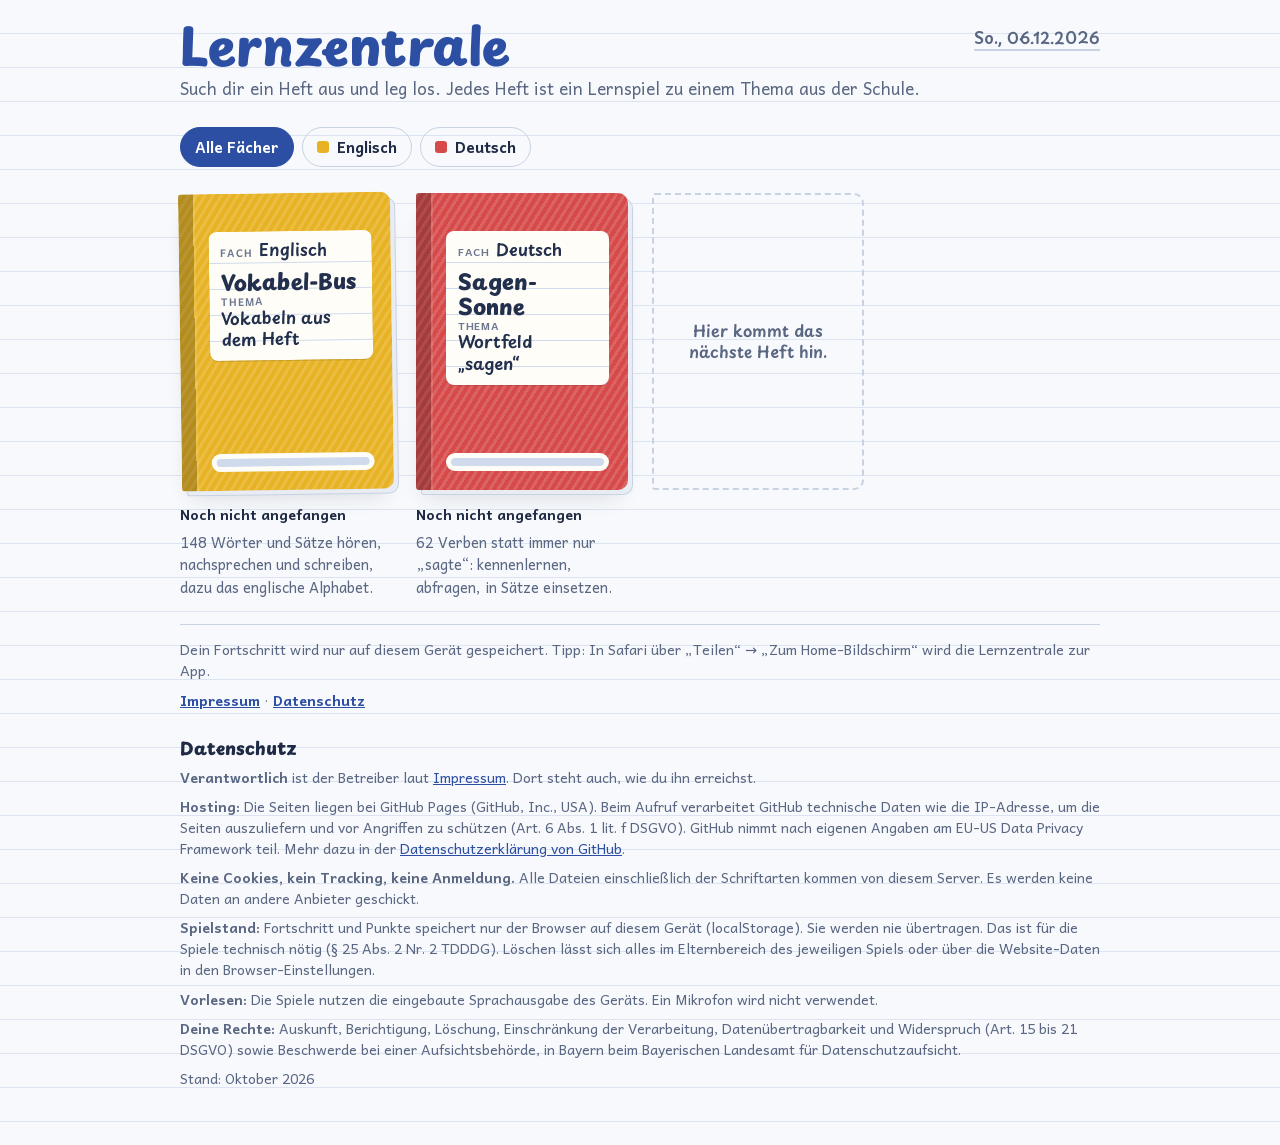
==== index.html @ 14424fe8 "fix: self-host fonts instead of Google Fonts, add imprint and privacy notice Co-Authored-By: Claude " ====
<!doctype html>
<html lang="de">
<meta charset="utf-8">
<meta name="robots" content="noindex, nofollow">
<meta name="apple-mobile-web-app-capable" content="yes">
<meta name="mobile-web-app-capable" content="yes">
<meta name="apple-mobile-web-app-title" content="Lernzentrale">
<meta name="apple-mobile-web-app-status-bar-style" content="default">
<link rel="apple-touch-icon" href="/lernzentrale/icon.png">
<link rel="icon" href="/lernzentrale/icon.png">
<style>:root { padding-top: env(safe-area-inset-top, 0px); padding-bottom: env(safe-area-inset-bottom, 0px); }</style>
<title>Lernzentrale</title>
<meta charset="utf-8">
<meta name="viewport" content="width=device-width, initial-scale=1, viewport-fit=cover">
<meta name="claude:viewport-fit-sides" content="cover">
<link rel="stylesheet" href="fonts/fonts.css">
<style>
  /* Layout: a desk of exercise books on ruled paper; each game is a coloured Schulheft with a handwritten label sticker */
  :root {
    --paper: #f7f9fc;
    --card: #ffffff;
    --rule: #dbe4f0;
    --line: #c8d2e2;
    --ink: #1f2b44;
    --ink-soft: #5a6782;
    --pen: #2c4ea3;
    --on-pen: #ffffff;
    --pages: #e9edf3;
    --shadow: rgba(31, 43, 68, .18);
    --label-bg: #fffdf8;
    --label-ink: #22304d;
    --label-soft: #6b7690;
    --label-rule: #cfdbec;
    --s-deutsch: #d64a4a;
    --s-mathe: #3f6fd1;
    --s-englisch: #e7b324;
    --s-sachkunde: #3f9a5b;
    --s-musik: #8e5bc9;
    --s-andere: #6b7a90;
    --sun: #f5d64a;
    --f-hand: 'Playpen Sans', 'Chalkboard SE', 'Comic Sans MS', cursive;
    --f-body: 'Andika', 'Avenir Next', 'Segoe UI', system-ui, sans-serif;
  }
  @media (prefers-color-scheme: dark) {
    :root:not([data-theme="light"]) {
      --paper: #111827;
      --card: #182134;
      --rule: #1f2a3f;
      --line: #2f3c56;
      --ink: #e8edf7;
      --ink-soft: #a5b1c7;
      --pen: #9db6ff;
      --on-pen: #111827;
      --pages: #2a3550;
      --shadow: rgba(0, 0, 0, .45);
      color-scheme: dark;
    }
  }
  :root[data-theme="dark"] {
    --paper: #111827;
    --card: #182134;
    --rule: #1f2a3f;
    --line: #2f3c56;
    --ink: #e8edf7;
    --ink-soft: #a5b1c7;
    --pen: #9db6ff;
    --on-pen: #111827;
    --pages: #2a3550;
    --shadow: rgba(0, 0, 0, .45);
    color-scheme: dark;
  }

  *, *::before, *::after { box-sizing: border-box; }
  [hidden] { display: none !important; }
  body {
    margin: 0;
    background-color: var(--paper);
    background-image: repeating-linear-gradient(to bottom, transparent 0 33px, var(--rule) 33px 34px);
    color: var(--ink);
    font: 400 17px/1.5 var(--f-body);
    -webkit-tap-highlight-color: transparent;
    padding-left: max(16px, env(safe-area-inset-left, 0px));
    padding-right: max(16px, env(safe-area-inset-right, 0px));
  }
  a { color: inherit; }
  a:focus-visible, button:focus-visible { outline: 3px solid var(--pen); outline-offset: 3px; }
  .wrap { max-width: 920px; margin: 0 auto; padding-block: 18px 56px; display: flex; flex-direction: column; gap: 26px; }

  header { display: grid; grid-template-columns: minmax(0, 1fr) auto; gap: 4px 16px; align-items: start; }
  h1 { margin: 0; font: 800 clamp(2.1rem, 8vw, 3.2rem)/1.05 var(--f-hand); color: var(--pen); text-wrap: balance; }
  .date { font: 600 1rem/1.2 var(--f-hand); color: var(--ink-soft); border-bottom: 2px solid var(--line); padding-bottom: 2px; white-space: nowrap; margin-top: .6em; }
  .intro { grid-column: 1 / -1; margin: 0; color: var(--ink-soft); font-size: 1.05rem; }

  .resume { display: flex; align-items: center; justify-content: space-between; gap: 12px 16px; flex-wrap: wrap; padding: 14px 16px; border-radius: 14px; border: 1.5px solid var(--line); background: var(--card); }
  .resume p { margin: 0; min-width: 0; }
  .resume strong { font-family: var(--f-hand); font-size: 1.15rem; }
  .btn { display: inline-flex; align-items: center; justify-content: center; min-height: 48px; padding: 0 20px; border-radius: 12px; background: var(--pen); color: var(--on-pen); font-weight: 700; text-decoration: none; }

  .chips { display: flex; flex-wrap: wrap; gap: 8px; }
  .chip { min-height: 40px; padding: 0 14px; border-radius: 99px; border: 1.5px solid var(--line); background: transparent; color: var(--ink); font: 700 .95rem var(--f-body); cursor: pointer; display: inline-flex; align-items: center; gap: 8px; }
  .chip i { width: 12px; height: 12px; border-radius: 3px; background: var(--c); }
  .chip[aria-pressed="true"] { background: var(--pen); border-color: var(--pen); color: var(--on-pen); }

  .shelf { display: grid; grid-template-columns: repeat(auto-fill, minmax(min(100%, 210px), 1fr)); gap: 30px 24px; }
  @media (max-width: 520px) { .shelf { grid-template-columns: repeat(2, minmax(0, 1fr)); gap: 24px 14px; } }

  /* Exercise book cover */
  .book {
    --c: var(--s-andere);
    position: relative; display: flex; flex-direction: column; justify-content: space-between; gap: 12px;
    aspect-ratio: 5 / 7; max-width: 100%;
    padding: 18% 9% 9% 14%;
    border-radius: 3px 10px 10px 3px;
    background:
      linear-gradient(90deg, rgba(0, 0, 0, .22) 0 7%, rgba(255, 255, 255, .12) 7% 8%, transparent 8%),
      repeating-linear-gradient(-58deg, var(--c) 0 4px, color-mix(in srgb, var(--c) 86%, #fff) 4px 7px);
    box-shadow: 5px 5px 0 -1px var(--pages), 5px 5px 0 0 var(--line), 0 14px 22px -10px var(--shadow);
    text-decoration: none; color: var(--label-ink);
    transform: rotate(var(--tilt, 0deg));
    transition: transform .18s ease;
  }
  .book:hover { transform: rotate(0deg) translateY(-4px); }
  .book:active { transform: scale(.98); }
  .sticker {
    background-color: var(--label-bg);
    background-image: repeating-linear-gradient(to bottom, transparent 0 25px, var(--label-rule) 25px 26px);
    background-position: 0 6px;
    border-radius: 8px; padding: 8px 12px 10px;
    box-shadow: 0 1px 0 rgba(0, 0, 0, .12);
    display: flex; flex-direction: column; gap: 0;
  }
  .field { display: flex; flex-wrap: wrap; align-items: baseline; gap: 0 6px; min-height: 26px; min-width: 0; }
  .field b { font: 700 .66rem/1 var(--f-body); letter-spacing: .08em; text-transform: uppercase; color: var(--label-soft); flex: none; }
  .field span { font: 600 clamp(.88rem, 3.2vw, 1.05rem)/1.3 var(--f-hand); overflow-wrap: break-word; }
  .title { font: 800 clamp(1rem, 4vw, 1.35rem)/1.15 var(--f-hand); margin: 4px 0 2px; text-wrap: balance; overflow-wrap: break-word; }
  .progress { background: var(--label-bg); border-radius: 99px; padding: 5px; }
  .status { font-size: .9rem; font-weight: 700; color: var(--ink); font-variant-numeric: tabular-nums; margin: 0; }
  .bar { height: 8px; border-radius: 99px; background: var(--label-rule); overflow: hidden; }
  .bar span { display: block; height: 100%; border-radius: 99px; background: var(--c); }
  .new {
    position: absolute; top: -10px; right: -8px; width: 54px; height: 54px; border-radius: 50%;
    display: grid; place-items: center; transform: rotate(12deg);
    background: var(--sun); color: #3a2d00; font: 800 .8rem/1 var(--f-hand); letter-spacing: .04em;
    box-shadow: 0 3px 6px var(--shadow);
  }
  .blurb { margin: 0; font-size: .92rem; color: var(--ink-soft); }
  .item { display: flex; flex-direction: column; gap: 6px; min-width: 0; }
  .item .book { margin-bottom: 8px; }
  @media (max-width: 520px) {
    .book { padding: 16% 7% 8% 13%; }
    .sticker { padding: 6px 9px 8px; }
  }

  .slot {
    aspect-ratio: 5 / 7; max-width: 100%; border: 2px dashed var(--line); border-radius: 3px 10px 10px 3px;
    display: grid; place-items: center; text-align: center; padding: 16px; color: var(--ink-soft);
    font: 600 1rem/1.35 var(--f-hand);
  }

  footer { color: var(--ink-soft); font-size: .9rem; border-top: 1.5px solid var(--line); padding-top: 14px; display: flex; flex-direction: column; gap: 8px; }
  footer p { margin: 0; }
  footer a { color: var(--pen); font-weight: 700; }
  .privacy { color: var(--ink-soft); font-size: .88rem; display: flex; flex-direction: column; gap: 8px; scroll-margin-top: 16px; }
  .privacy h2 { margin: 0; font: 800 1.1rem/1.2 var(--f-hand); color: var(--ink); }
  .privacy p { margin: 0; }
  .privacy a { color: var(--pen); }

  @media (prefers-reduced-motion: reduce) { .book { transition: none; } }
</style>

<div class="wrap">
  <header>
    <h1>Lernzentrale</h1>
    <div class="date" id="date"></div>
    <p class="intro">Such dir ein Heft aus und leg los. Jedes Heft ist ein Lernspiel zu einem Thema aus der Schule.</p>
  </header>
  <section class="resume" id="resume" hidden></section>
  <div class="chips" id="chips" hidden></div>
  <main class="shelf" id="shelf"></main>
  <footer>
    <p>Dein Fortschritt wird nur auf diesem Gerät gespeichert. Tipp: In Safari über „Teilen“ → „Zum Home-Bildschirm“ wird die Lernzentrale zur App.</p>
    <p><a href="https://breitec.de/#impressum" target="_blank" rel="noopener">Impressum</a> · <a href="#datenschutz">Datenschutz</a></p>
  </footer>
  <section class="privacy" id="datenschutz" aria-labelledby="ds-h">
    <h2 id="ds-h">Datenschutz</h2>
    <p><strong>Verantwortlich</strong> ist der Betreiber laut <a href="https://breitec.de/#impressum" target="_blank" rel="noopener">Impressum</a>. Dort steht auch, wie du ihn erreichst.</p>
    <p><strong>Hosting:</strong> Die Seiten liegen bei GitHub Pages (GitHub, Inc., USA). Beim Aufruf verarbeitet GitHub technische Daten wie die IP-Adresse, um die Seiten auszuliefern und vor Angriffen zu schützen (Art. 6 Abs. 1 lit. f DSGVO). GitHub nimmt nach eigenen Angaben am EU-US Data Privacy Framework teil. Mehr dazu in der <a href="https://docs.github.com/de/site-policy/privacy-policies/github-general-privacy-statement" target="_blank" rel="noopener">Datenschutzerklärung von GitHub</a>.</p>
    <p><strong>Keine Cookies, kein Tracking, keine Anmeldung.</strong> Alle Dateien einschließlich der Schriftarten kommen von diesem Server. Es werden keine Daten an andere Anbieter geschickt.</p>
    <p><strong>Spielstand:</strong> Fortschritt und Punkte speichert nur der Browser auf diesem Gerät (localStorage). Sie werden nie übertragen. Das ist für die Spiele technisch nötig (§ 25 Abs. 2 Nr. 2 TDDDG). Löschen lässt sich alles im Elternbereich des jeweiligen Spiels oder über die Website-Daten in den Browser-Einstellungen.</p>
    <p><strong>Vorlesen:</strong> Die Spiele nutzen die eingebaute Sprachausgabe des Geräts. Ein Mikrofon wird nicht verwendet.</p>
    <p><strong>Deine Rechte:</strong> Auskunft, Berichtigung, Löschung, Einschränkung der Verarbeitung, Datenübertragbarkeit und Widerspruch (Art. 15 bis 21 DSGVO) sowie Beschwerde bei einer Aufsichtsbehörde, in Bayern beim Bayerischen Landesamt für Datenschutzaufsicht.</p>
    <p>Stand: Oktober 2026</p>
  </section>
</div>

<script>
  // New learning games are added here (newest first). folder = project folder name = URL path.
  const PROJECTS = [
    {
      folder: '2026-10_Englisch-Vokabeln',
      title: 'Vokabel-Bus',
      subject: 'Englisch',
      topic: 'Vokabeln aus dem Heft',
      added: '2026-10-24',
      total: 174,
      unit: 'Karten',
      blurb: '148 Wörter und Sätze hören, nachsprechen und schreiben, dazu das englische Alphabet.'
    },
    {
      folder: '2026-10_Wortfeld-Sagen',
      title: 'Sagen-Sonne',
      subject: 'Deutsch',
      topic: 'Wortfeld „sagen“',
      added: '2026-10-22',
      total: 62,
      unit: 'Wörter',
      blurb: '62 Verben statt immer nur „sagte“: kennenlernen, abfragen, in Sätze einsetzen.'
    }
  ];

  const SUBJECTS = { Deutsch: 'deutsch', Mathe: 'mathe', Englisch: 'englisch', Sachkunde: 'sachkunde', Musik: 'musik' };
  const NEW_DAYS = 14;
  const DAY = 864e5;

  const esc = s => String(s).replace(/[&<>"']/g, c => ({ '&': '&amp;', '<': '&lt;', '>': '&gt;', '"': '&quot;', "'": '&#39;' }[c]));
  const color = subject => `var(--s-${SUBJECTS[subject] || 'andere'})`;
  let filter = null;

  function progress(p) {
    try {
      const s = JSON.parse(localStorage.getItem(`lernzentrale:${p.folder}`) || 'null');
      if (s && typeof s.done === 'number') return s;
    } catch (e) {}
    return null;
  }

  function when(ts) {
    const days = Math.floor((new Date().setHours(0, 0, 0, 0) - new Date(ts).setHours(0, 0, 0, 0)) / DAY);
    if (days <= 0) return 'heute';
    if (days === 1) return 'gestern';
    if (days < 7) return `vor ${days} Tagen`;
    return new Date(ts).toLocaleDateString('de-DE', { day: 'numeric', month: 'long' });
  }

  function book(p, i) {
    const s = progress(p);
    const total = s?.total || p.total;
    const done = s?.done || 0;
    const pct = Math.round(100 * done / total);
    const isNew = !s && Date.now() - new Date(p.added).getTime() < NEW_DAYS * DAY;
    const status = s
      ? `${done} von ${total} ${esc(p.unit)} gelernt${s.last ? `, zuletzt ${when(s.last)}` : ''}`
      : 'Noch nicht angefangen';
    return `
      <div class="item">
        <a class="book" href="${encodeURI(p.folder)}/" style="--c:${color(p.subject)};--tilt:${(i % 3 - 1) * 0.8}deg" aria-label="${esc(p.title)} öffnen, ${esc(p.subject)}, ${esc(status)}">
          ${isNew ? '<span class="new" aria-hidden="true">NEU</span>' : ''}
          <div class="sticker">
            <div class="field"><b>Fach</b><span>${esc(p.subject)}</span></div>
            <div class="title">${esc(p.title)}</div>
            <div class="field"><b>Thema</b><span>${esc(p.topic)}</span></div>
          </div>
          <div class="progress" aria-hidden="true"><div class="bar"><span style="width:${pct}%"></span></div></div>
        </a>
        <p class="status">${status}</p>
        <p class="blurb">${esc(p.blurb)}</p>
      </div>`;
  }

  function render() {
    document.getElementById('date').textContent = new Date().toLocaleDateString('de-DE', { weekday: 'short', day: '2-digit', month: '2-digit', year: 'numeric' });

    const sorted = PROJECTS.slice().sort((a, b) => (progress(b)?.last || 0) - (progress(a)?.last || 0) || b.added.localeCompare(a.added));
    const last = sorted.find(p => progress(p)?.last);
    const resume = document.getElementById('resume');
    resume.hidden = !last;
    if (last) {
      const s = progress(last);
      resume.innerHTML = `<p>Weiter mit <strong>${esc(last.title)}</strong>: ${s.done} von ${s.total || last.total} ${esc(last.unit)} geschafft.</p><a class="btn" href="${encodeURI(last.folder)}/">Weiter üben</a>`;
    }

    const subjects = [...new Set(PROJECTS.map(p => p.subject))];
    const chips = document.getElementById('chips');
    chips.hidden = subjects.length < 2;
    chips.innerHTML = [null, ...subjects].map(s => `<button class="chip" data-subject="${s ? esc(s) : ''}" aria-pressed="${filter === s}">${s ? `<i style="--c:${color(s)}"></i>${esc(s)}` : 'Alle Fächer'}</button>`).join('');

    const shown = sorted.filter(p => !filter || p.subject === filter);
    document.getElementById('shelf').innerHTML = shown.map(book).join('') +
      '<div class="item"><div class="slot">Hier kommt das nächste Heft hin.</div></div>';
  }

  document.getElementById('chips').addEventListener('click', e => {
    const b = e.target.closest('[data-subject]');
    if (!b) return;
    filter = b.dataset.subject || null;
    render();
  });
  window.addEventListener('pageshow', render);
  render();
</script>
---- fonts/fonts.css ----
/* Andika and Playpen Sans (SIL Open Font License 1.1), self-hosted so pages make no requests to Google.
   Source: Google Fonts, subsets latin and latin-ext. */
@font-face {
  font-family: 'Andika';
  font-style: normal;
  font-weight: 400;
  font-display: swap;
  src: url('andika-400-latin-ext.woff2') format('woff2');
  unicode-range: U+0100-02BA, U+02BD-02C5, U+02C7-02CC, U+02CE-02D7, U+02DD-02FF, U+0304, U+0308, U+0329, U+1D00-1DBF, U+1E00-1E9F, U+1EF2-1EFF, U+2020, U+20A0-20AB, U+20AD-20C4, U+2113, U+2C60-2C7F, U+A720-A7FF;
}
@font-face {
  font-family: 'Andika';
  font-style: normal;
  font-weight: 400;
  font-display: swap;
  src: url('andika-400-latin.woff2') format('woff2');
  unicode-range: U+0000-00FF, U+0131, U+0152-0153, U+02BB-02BC, U+02C6, U+02DA, U+02DC, U+0304, U+0308, U+0329, U+2000-206F, U+20AC, U+2122, U+2191, U+2193, U+2212, U+2215, U+FEFF, U+FFFD;
}
@font-face {
  font-family: 'Andika';
  font-style: normal;
  font-weight: 700;
  font-display: swap;
  src: url('andika-700-latin-ext.woff2') format('woff2');
  unicode-range: U+0100-02BA, U+02BD-02C5, U+02C7-02CC, U+02CE-02D7, U+02DD-02FF, U+0304, U+0308, U+0329, U+1D00-1DBF, U+1E00-1E9F, U+1EF2-1EFF, U+2020, U+20A0-20AB, U+20AD-20C4, U+2113, U+2C60-2C7F, U+A720-A7FF;
}
@font-face {
  font-family: 'Andika';
  font-style: normal;
  font-weight: 700;
  font-display: swap;
  src: url('andika-700-latin.woff2') format('woff2');
  unicode-range: U+0000-00FF, U+0131, U+0152-0153, U+02BB-02BC, U+02C6, U+02DA, U+02DC, U+0304, U+0308, U+0329, U+2000-206F, U+20AC, U+2122, U+2191, U+2193, U+2212, U+2215, U+FEFF, U+FFFD;
}
@font-face {
  font-family: 'Playpen Sans';
  font-style: normal;
  font-weight: 400 800;
  font-display: swap;
  src: url('playpen-sans-latin-ext.woff2') format('woff2');
  unicode-range: U+0100-02BA, U+02BD-02C5, U+02C7-02CC, U+02CE-02D7, U+02DD-02FF, U+0304, U+0308, U+0329, U+1D00-1DBF, U+1E00-1E9F, U+1EF2-1EFF, U+2020, U+20A0-20AB, U+20AD-20C4, U+2113, U+2C60-2C7F, U+A720-A7FF;
}
@font-face {
  font-family: 'Playpen Sans';
  font-style: normal;
  font-weight: 400 800;
  font-display: swap;
  src: url('playpen-sans-latin.woff2') format('woff2');
  unicode-range: U+0000-00FF, U+0131, U+0152-0153, U+02BB-02BC, U+02C6, U+02DA, U+02DC, U+0304, U+0308, U+0329, U+2000-206F, U+20AC, U+2122, U+2191, U+2193, U+2212, U+2215, U+FEFF, U+FFFD;
}
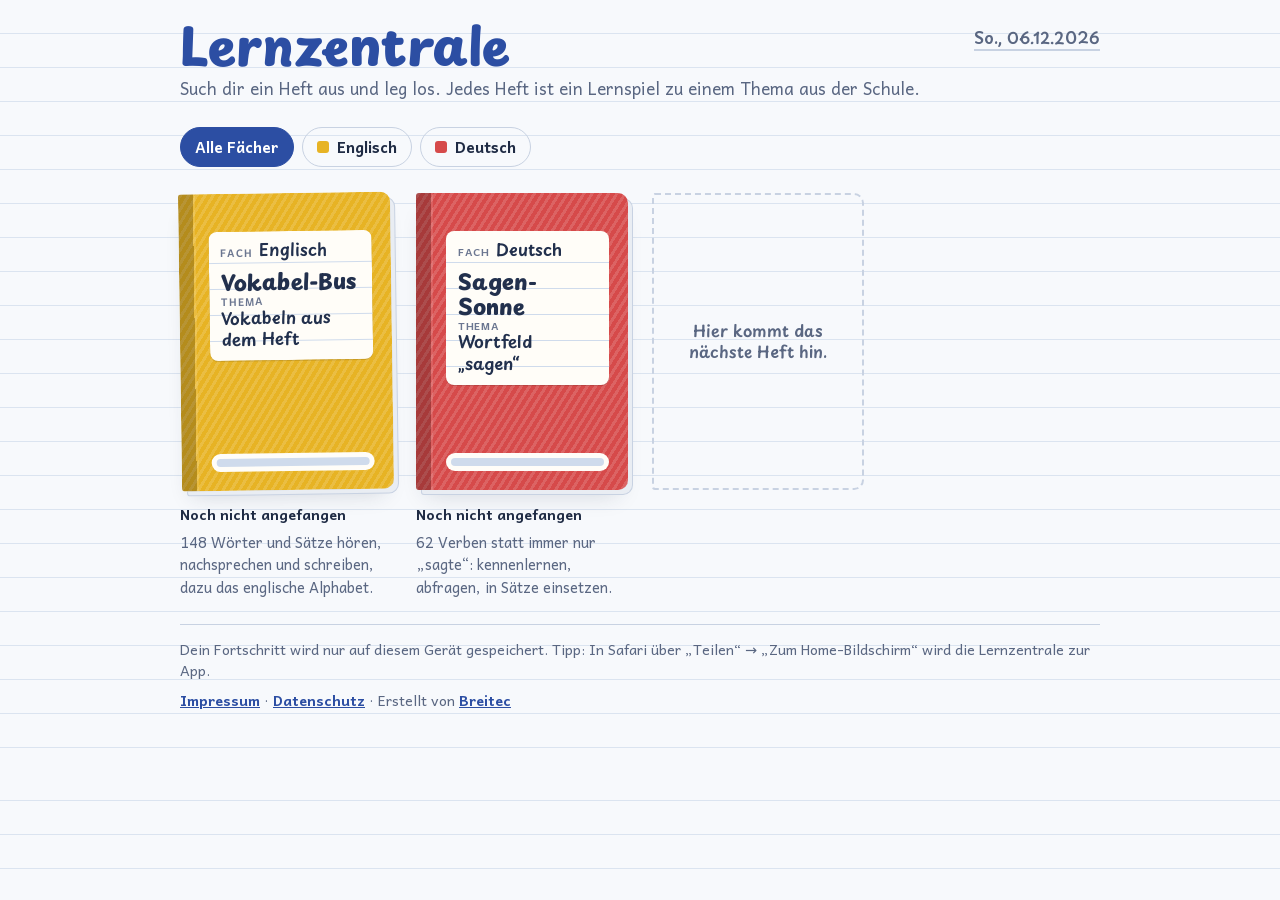
==== commit 3fb3bda5: "fix: link imprint on breitec.de, move privacy notice to its own page Co-Authored-By: Claude Opus 5.5" ====
--- a/index.html
+++ b/index.html
@@ -160,10 +160,6 @@
   footer { color: var(--ink-soft); font-size: .9rem; border-top: 1.5px solid var(--line); padding-top: 14px; display: flex; flex-direction: column; gap: 8px; }
   footer p { margin: 0; }
   footer a { color: var(--pen); font-weight: 700; }
-  .privacy { color: var(--ink-soft); font-size: .88rem; display: flex; flex-direction: column; gap: 8px; scroll-margin-top: 16px; }
-  .privacy h2 { margin: 0; font: 800 1.1rem/1.2 var(--f-hand); color: var(--ink); }
-  .privacy p { margin: 0; }
-  .privacy a { color: var(--pen); }
 
   @media (prefers-reduced-motion: reduce) { .book { transition: none; } }
 </style>
@@ -179,18 +175,8 @@
   <main class="shelf" id="shelf"></main>
   <footer>
     <p>Dein Fortschritt wird nur auf diesem Gerät gespeichert. Tipp: In Safari über „Teilen“ → „Zum Home-Bildschirm“ wird die Lernzentrale zur App.</p>
-    <p><a href="https://breitec.de/#impressum" target="_blank" rel="noopener">Impressum</a> · <a href="#datenschutz">Datenschutz</a></p>
+    <p><a href="https://breitec.de/#impressum" target="_blank" rel="noopener">Impressum</a> · <a href="datenschutz.html">Datenschutz</a> · Erstellt von <a href="https://breitec.de" target="_blank" rel="noopener">Breitec</a></p>
   </footer>
-  <section class="privacy" id="datenschutz" aria-labelledby="ds-h">
-    <h2 id="ds-h">Datenschutz</h2>
-    <p><strong>Verantwortlich</strong> ist der Betreiber laut <a href="https://breitec.de/#impressum" target="_blank" rel="noopener">Impressum</a>. Dort steht auch, wie du ihn erreichst.</p>
-    <p><strong>Hosting:</strong> Die Seiten liegen bei GitHub Pages (GitHub, Inc., USA). Beim Aufruf verarbeitet GitHub technische Daten wie die IP-Adresse, um die Seiten auszuliefern und vor Angriffen zu schützen (Art. 6 Abs. 1 lit. f DSGVO). GitHub nimmt nach eigenen Angaben am EU-US Data Privacy Framework teil. Mehr dazu in der <a href="https://docs.github.com/de/site-policy/privacy-policies/github-general-privacy-statement" target="_blank" rel="noopener">Datenschutzerklärung von GitHub</a>.</p>
-    <p><strong>Keine Cookies, kein Tracking, keine Anmeldung.</strong> Alle Dateien einschließlich der Schriftarten kommen von diesem Server. Es werden keine Daten an andere Anbieter geschickt.</p>
-    <p><strong>Spielstand:</strong> Fortschritt und Punkte speichert nur der Browser auf diesem Gerät (localStorage). Sie werden nie übertragen. Das ist für die Spiele technisch nötig (§ 25 Abs. 2 Nr. 2 TDDDG). Löschen lässt sich alles im Elternbereich des jeweiligen Spiels oder über die Website-Daten in den Browser-Einstellungen.</p>
-    <p><strong>Vorlesen:</strong> Die Spiele nutzen die eingebaute Sprachausgabe des Geräts. Ein Mikrofon wird nicht verwendet.</p>
-    <p><strong>Deine Rechte:</strong> Auskunft, Berichtigung, Löschung, Einschränkung der Verarbeitung, Datenübertragbarkeit und Widerspruch (Art. 15 bis 21 DSGVO) sowie Beschwerde bei einer Aufsichtsbehörde, in Bayern beim Bayerischen Landesamt für Datenschutzaufsicht.</p>
-    <p>Stand: Oktober 2026</p>
-  </section>
 </div>
 
 <script>
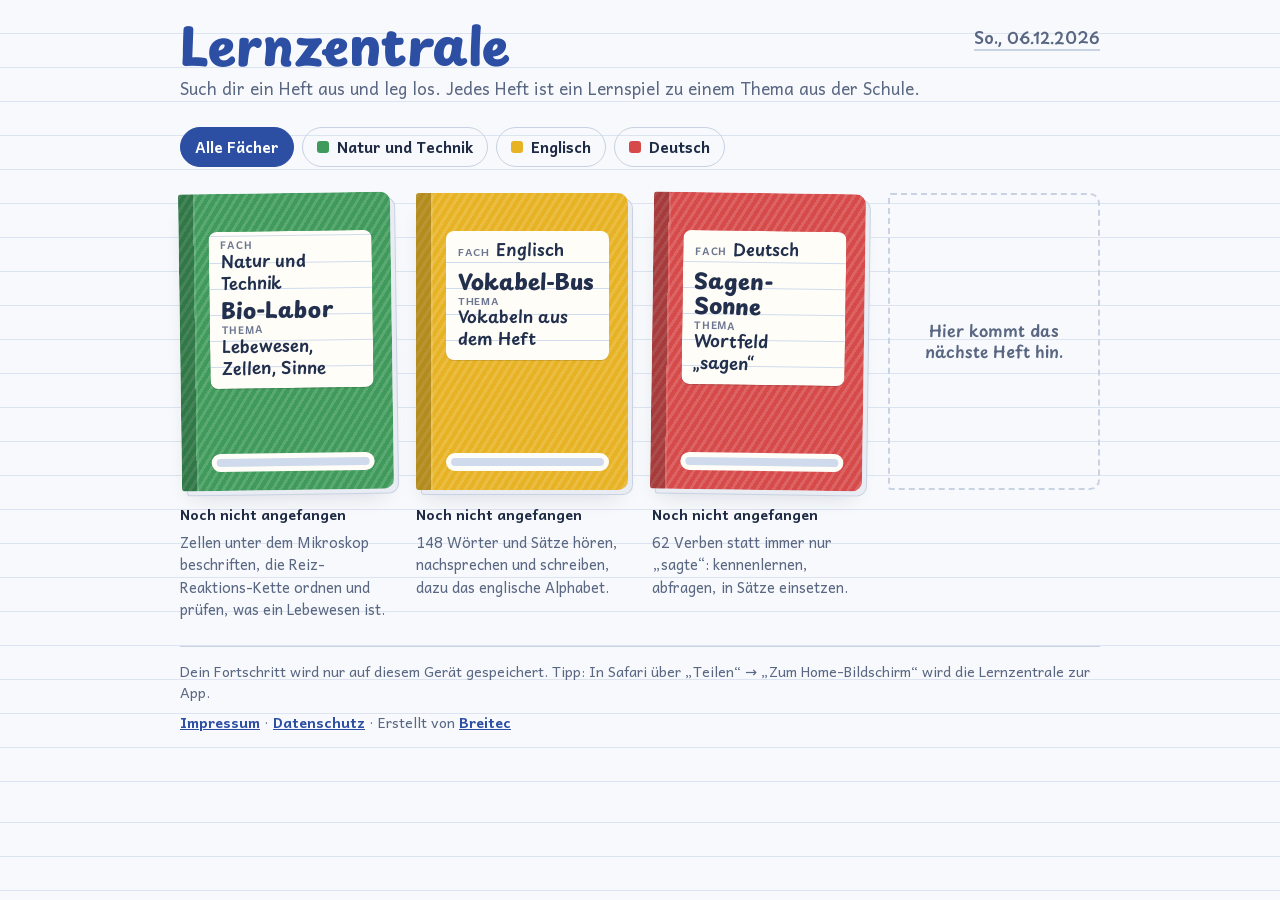
==== commit dd19177e: "feat: add Bio-Labor with explainer videos Co-Authored-By: Claude Opus 5.5 <noreply@anthropic.com>" ====
--- a/index.html
+++ b/index.html
@@ -183,6 +183,16 @@
   // New learning games are added here (newest first). folder = project folder name = URL path.
   const PROJECTS = [
     {
+      folder: '2026-10_Biologie-Lebewesen-Zellen-Sinne',
+      title: 'Bio-Labor',
+      subject: 'Natur und Technik',
+      topic: 'Lebewesen, Zellen, Sinne',
+      added: '2026-10-25',
+      total: 112,
+      unit: 'Karten',
+      blurb: 'Zellen unter dem Mikroskop beschriften, die Reiz-Reaktions-Kette ordnen und prüfen, was ein Lebewesen ist.'
+    },
+    {
       folder: '2026-10_Englisch-Vokabeln',
       title: 'Vokabel-Bus',
       subject: 'Englisch',
@@ -204,7 +214,7 @@
     }
   ];
 
-  const SUBJECTS = { Deutsch: 'deutsch', Mathe: 'mathe', Englisch: 'englisch', Sachkunde: 'sachkunde', Musik: 'musik' };
+  const SUBJECTS = { Deutsch: 'deutsch', Mathe: 'mathe', Englisch: 'englisch', Sachkunde: 'sachkunde', 'Natur und Technik': 'sachkunde', Musik: 'musik' };
   const NEW_DAYS = 14;
   const DAY = 864e5;
 
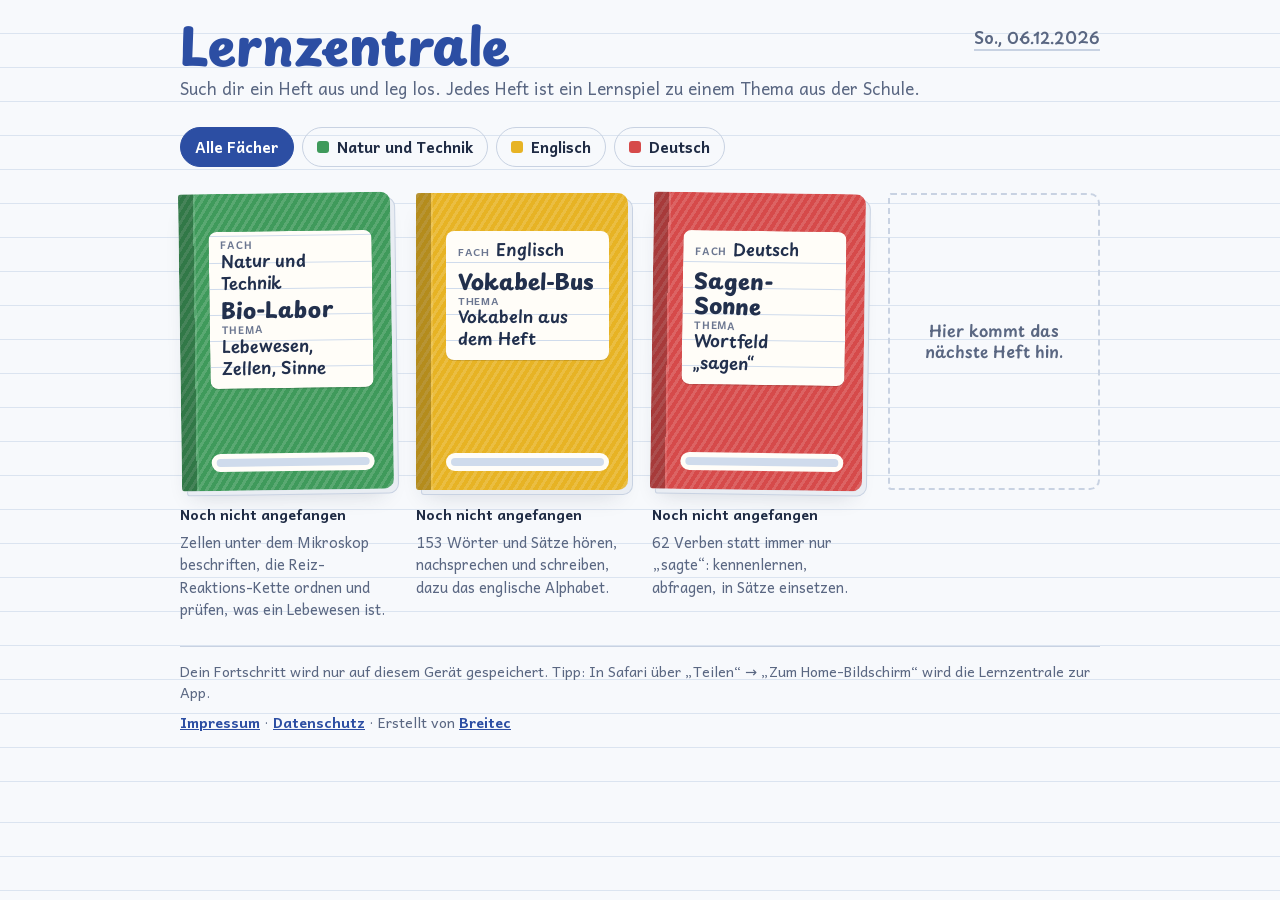
==== commit ded3b847: "feat: add classroom phrases lesson to Vokabel-Bus Co-Authored-By: Claude Opus 5.5 <noreply@anthropic" ====
--- a/index.html
+++ b/index.html
@@ -198,9 +198,9 @@
       subject: 'Englisch',
       topic: 'Vokabeln aus dem Heft',
       added: '2026-10-24',
-      total: 174,
+      total: 179,
       unit: 'Karten',
-      blurb: '148 Wörter und Sätze hören, nachsprechen und schreiben, dazu das englische Alphabet.'
+      blurb: '153 Wörter und Sätze hören, nachsprechen und schreiben, dazu das englische Alphabet.'
     },
     {
       folder: '2026-10_Wortfeld-Sagen',
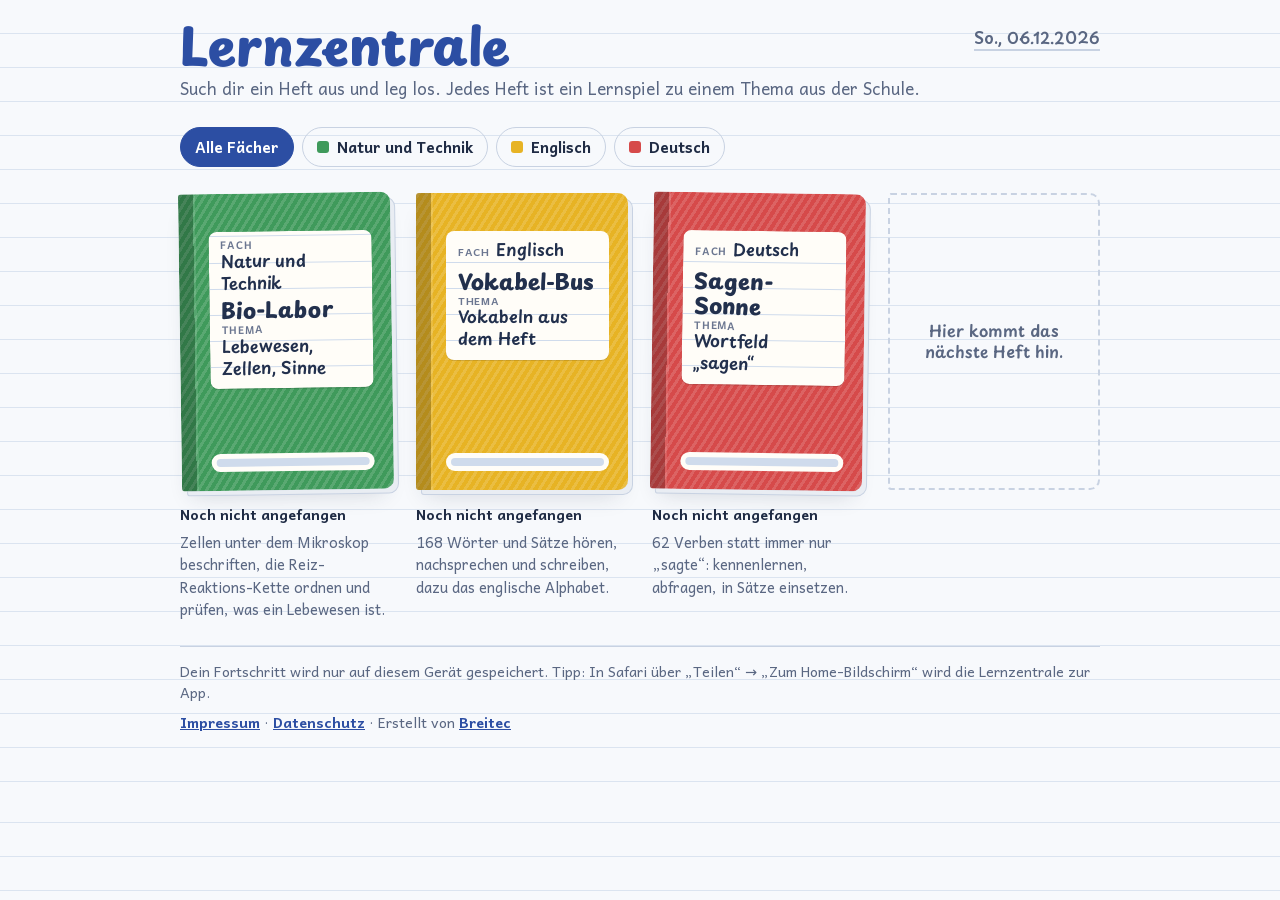
==== commit 110ab6dd: "feat: add notebook pages 8 and 9 to Vokabel-Bus Co-Authored-By: Claude Opus 5.5 <noreply@anthropic.c" ====
--- a/index.html
+++ b/index.html
@@ -198,9 +198,9 @@
       subject: 'Englisch',
       topic: 'Vokabeln aus dem Heft',
       added: '2026-10-24',
-      total: 179,
+      total: 194,
       unit: 'Karten',
-      blurb: '153 Wörter und Sätze hören, nachsprechen und schreiben, dazu das englische Alphabet.'
+      blurb: '168 Wörter und Sätze hören, nachsprechen und schreiben, dazu das englische Alphabet.'
     },
     {
       folder: '2026-10_Wortfeld-Sagen',
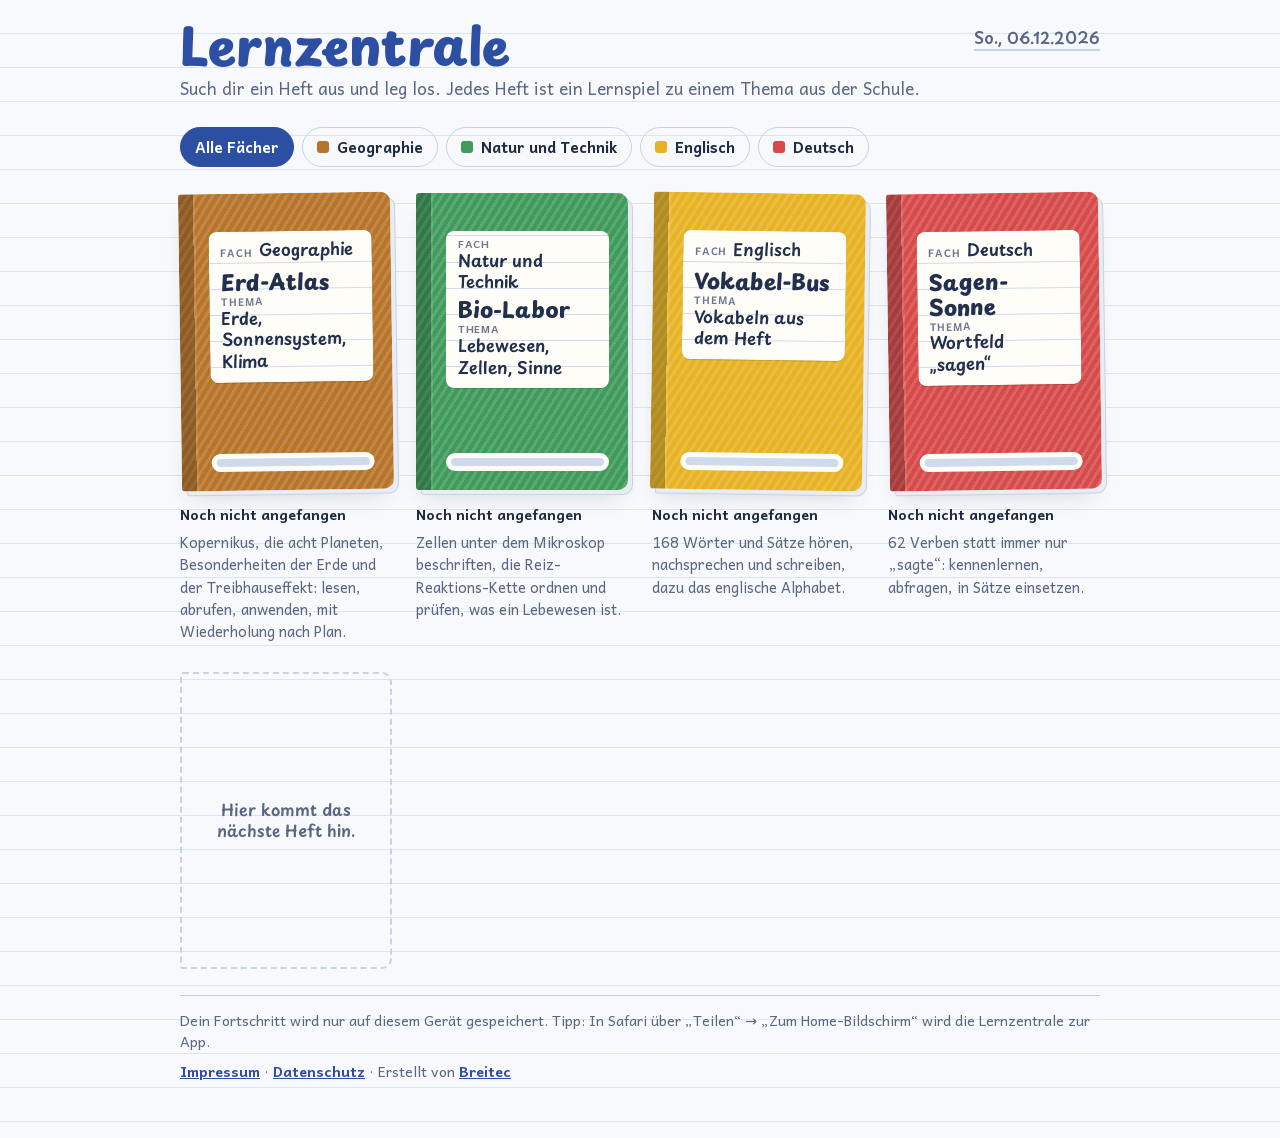
==== commit 8567c791: "feat: add Erd-Atlas with explainer videos Co-Authored-By: Claude Opus 5.5 <noreply@anthropic.com>" ====
--- a/index.html
+++ b/index.html
@@ -36,6 +36,7 @@
     --s-englisch: #e7b324;
     --s-sachkunde: #3f9a5b;
     --s-musik: #8e5bc9;
+    --s-geographie: #b7742a;
     --s-andere: #6b7a90;
     --sun: #f5d64a;
     --f-hand: 'Playpen Sans', 'Chalkboard SE', 'Comic Sans MS', cursive;
@@ -182,6 +183,16 @@
 <script>
   // New learning games are added here (newest first). folder = project folder name = URL path.
   const PROJECTS = [
+    {
+      folder: '2026-11_Geographie-Erde-Sonnensystem-Klima',
+      title: 'Erd-Atlas',
+      subject: 'Geographie',
+      topic: 'Erde, Sonnensystem, Klima',
+      added: '2026-11-09',
+      total: 73,
+      unit: 'Karten',
+      blurb: 'Kopernikus, die acht Planeten, Besonderheiten der Erde und der Treibhauseffekt: lesen, abrufen, anwenden, mit Wiederholung nach Plan.'
+    },
     {
       folder: '2026-10_Biologie-Lebewesen-Zellen-Sinne',
       title: 'Bio-Labor',
@@ -214,7 +225,7 @@
     }
   ];
 
-  const SUBJECTS = { Deutsch: 'deutsch', Mathe: 'mathe', Englisch: 'englisch', Sachkunde: 'sachkunde', 'Natur und Technik': 'sachkunde', Musik: 'musik' };
+  const SUBJECTS = { Deutsch: 'deutsch', Mathe: 'mathe', Englisch: 'englisch', Sachkunde: 'sachkunde', 'Natur und Technik': 'sachkunde', Musik: 'musik', Geographie: 'geographie' };
   const NEW_DAYS = 14;
   const DAY = 864e5;
 
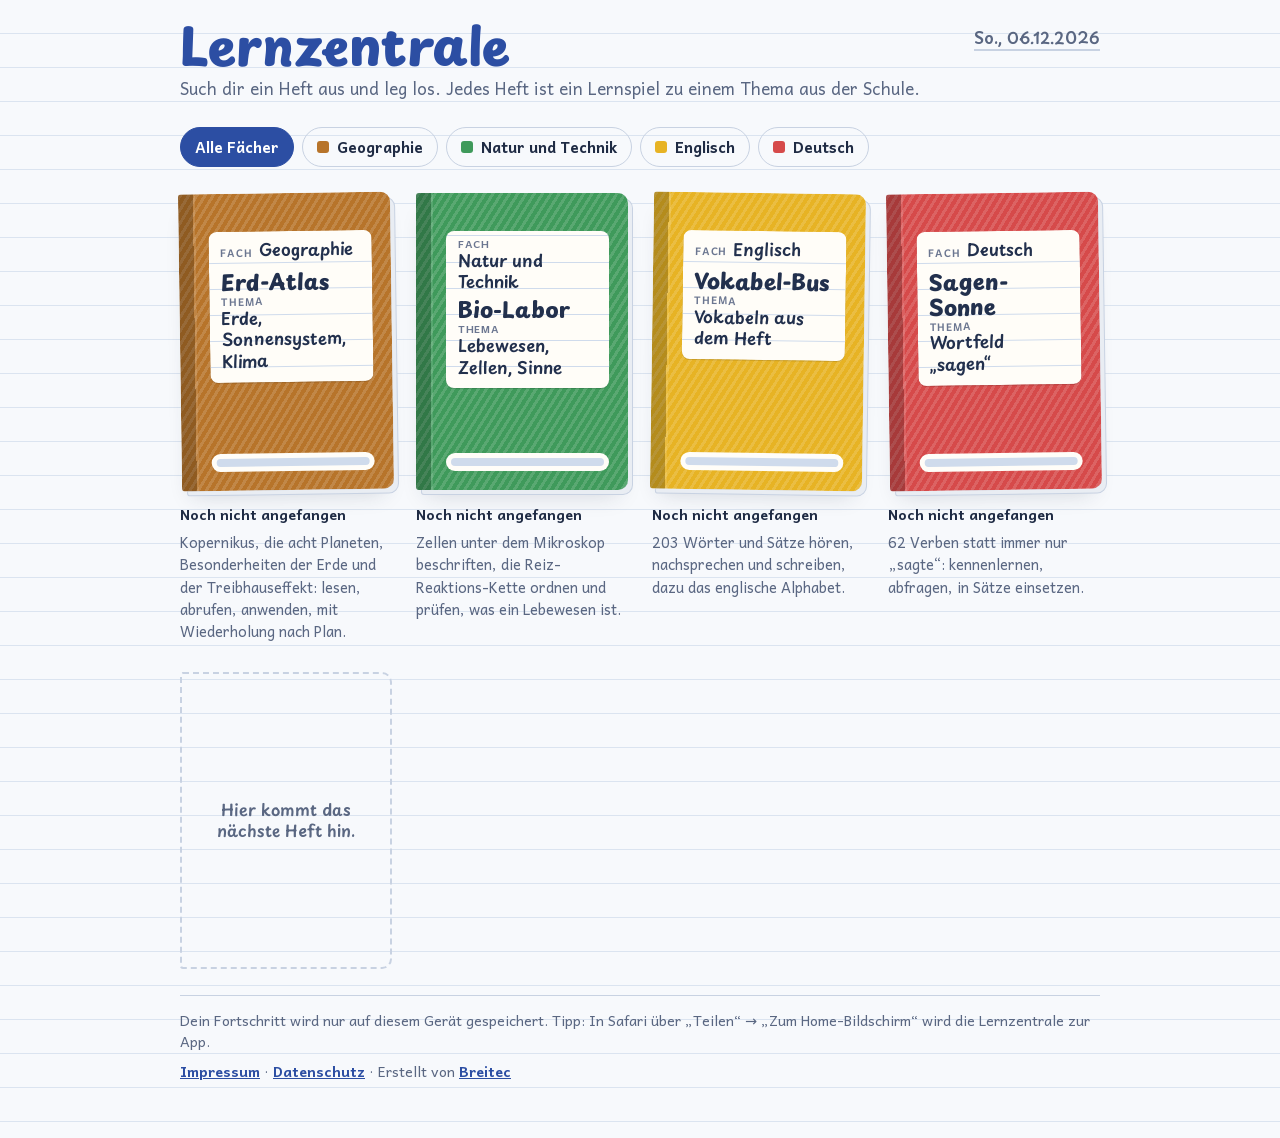
==== commit 2c61788e: "feat: add hobby and friends lessons to Vokabel-Bus Co-Authored-By: Claude Opus 5.5 <noreply@anthropi" ====
--- a/index.html
+++ b/index.html
@@ -209,9 +209,9 @@
       subject: 'Englisch',
       topic: 'Vokabeln aus dem Heft',
       added: '2026-10-24',
-      total: 194,
+      total: 229,
       unit: 'Karten',
-      blurb: '168 Wörter und Sätze hören, nachsprechen und schreiben, dazu das englische Alphabet.'
+      blurb: '203 Wörter und Sätze hören, nachsprechen und schreiben, dazu das englische Alphabet.'
     },
     {
       folder: '2026-10_Wortfeld-Sagen',
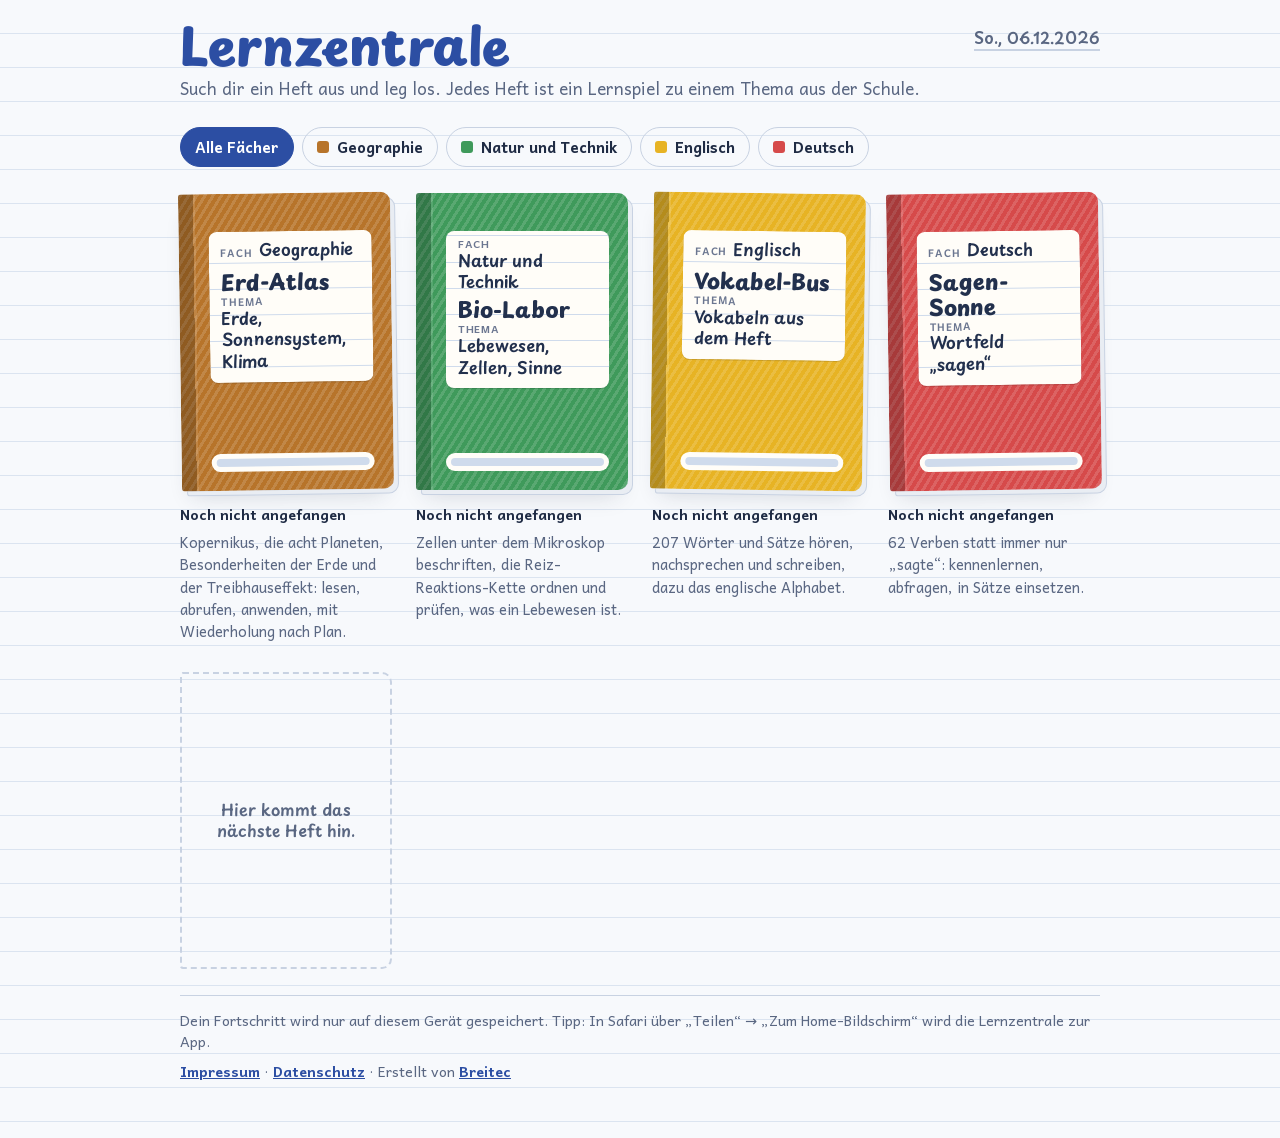
==== commit 16d2f9e3: "feat: add four hobby words to Vokabel-Bus Co-Authored-By: Claude Opus 5.5 <noreply@anthropic.com>" ====
--- a/index.html
+++ b/index.html
@@ -209,9 +209,9 @@
       subject: 'Englisch',
       topic: 'Vokabeln aus dem Heft',
       added: '2026-10-24',
-      total: 229,
+      total: 233,
       unit: 'Karten',
-      blurb: '203 Wörter und Sätze hören, nachsprechen und schreiben, dazu das englische Alphabet.'
+      blurb: '207 Wörter und Sätze hören, nachsprechen und schreiben, dazu das englische Alphabet.'
     },
     {
       folder: '2026-10_Wortfeld-Sagen',
